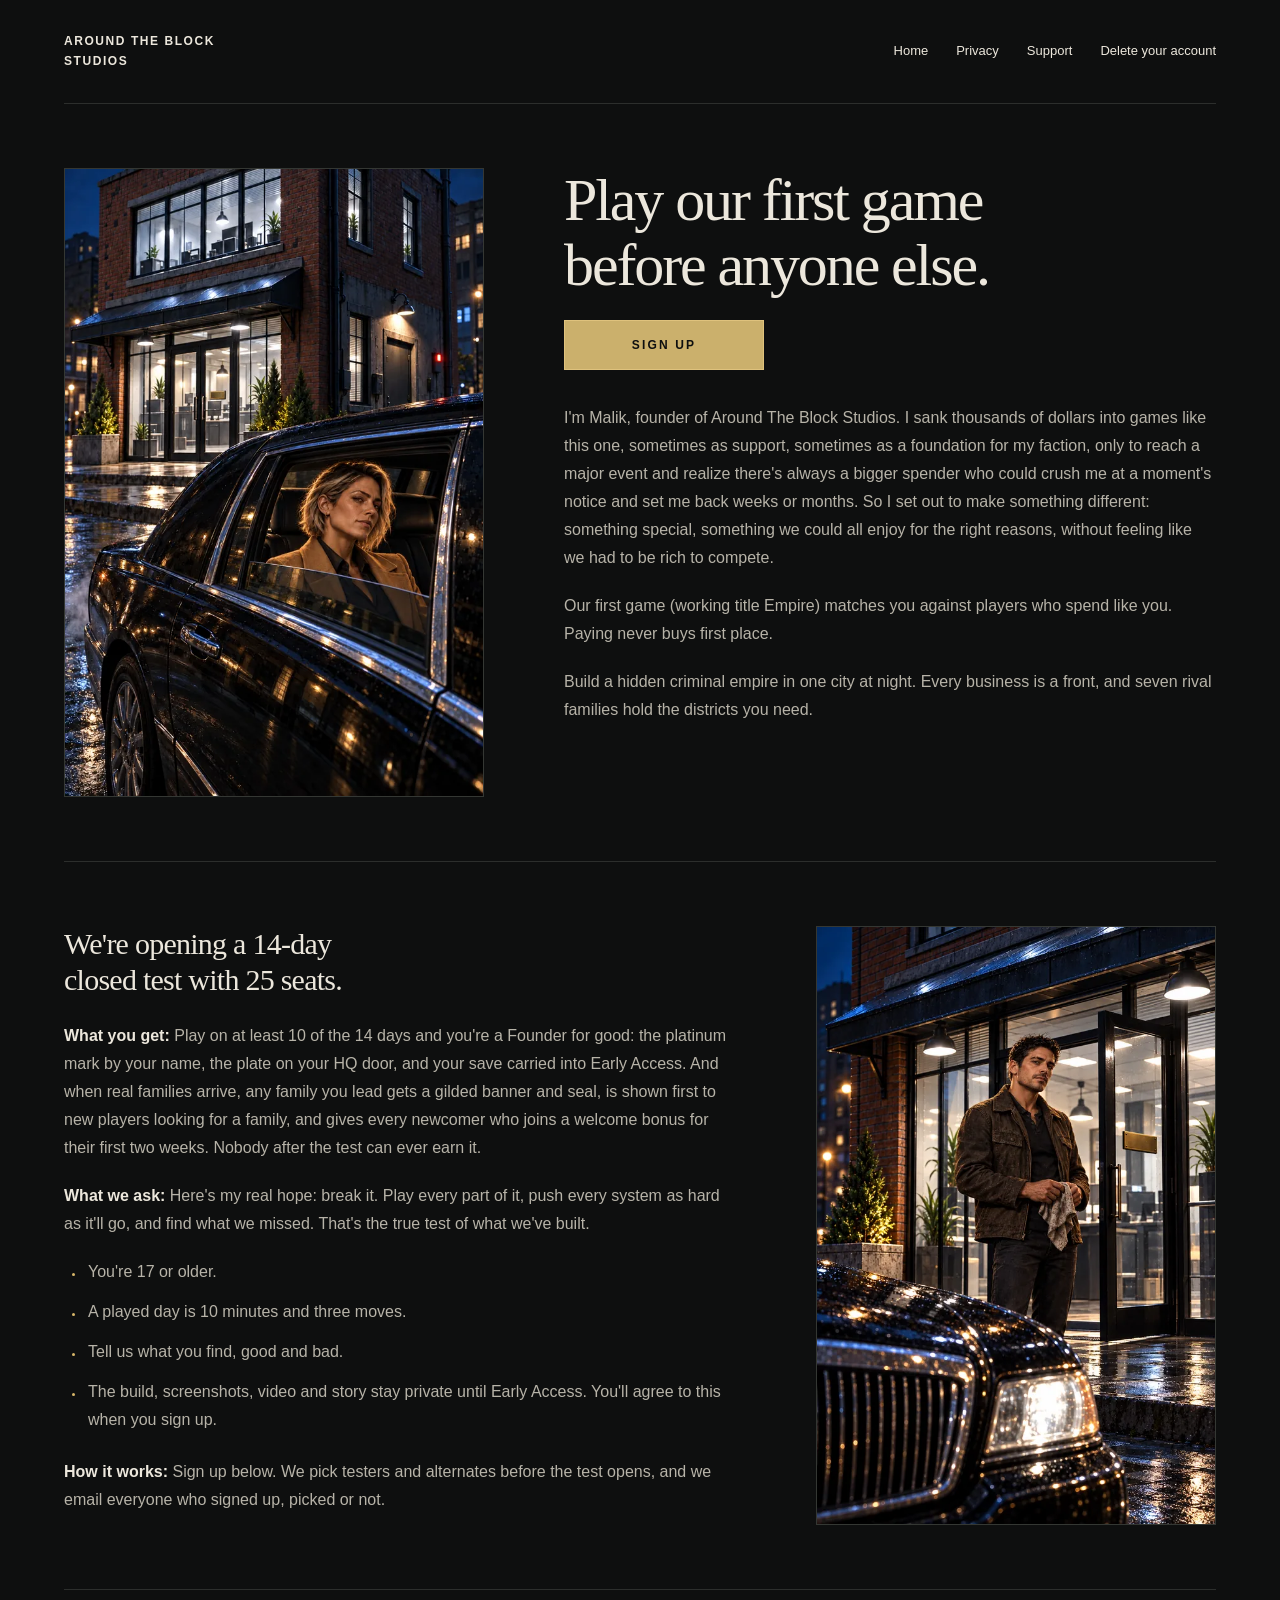
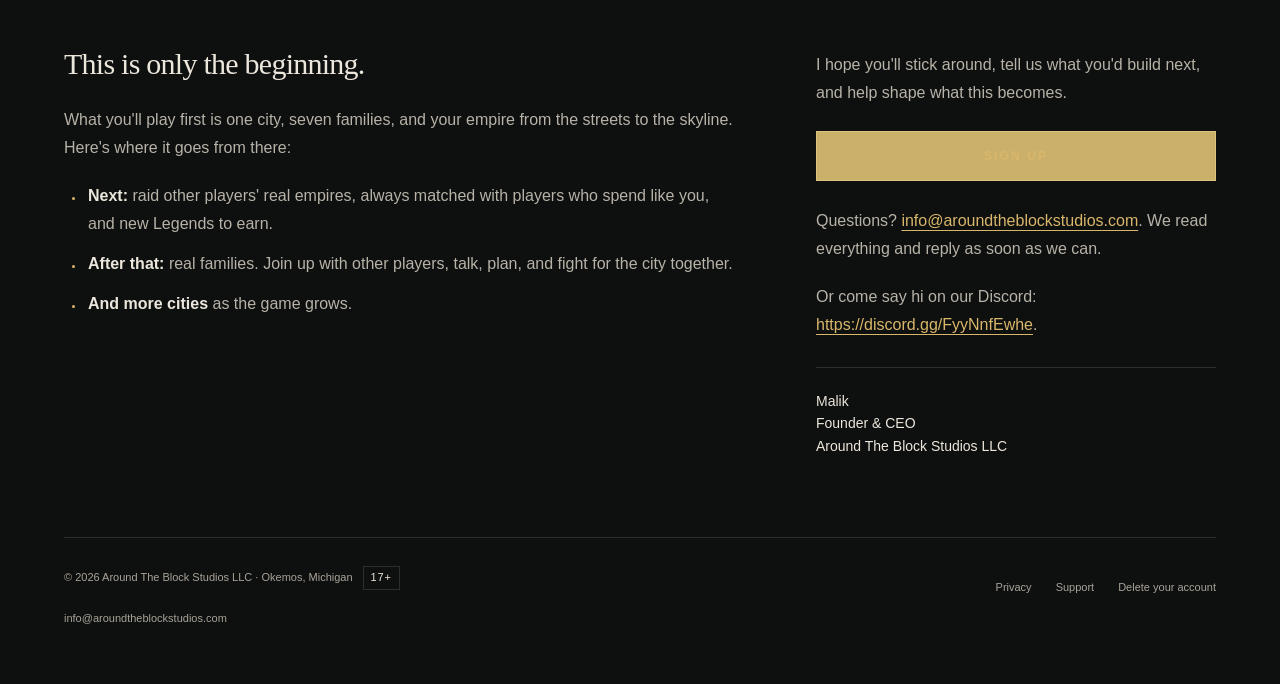
==== founders/index.html @ 83209fd2 "Founders closed-test page + updated privacy page live (empire-prototype founders-preview 19568101; M" ====
<!doctype html>
<html lang="en">
<head>
<meta charset="utf-8">
<meta name="viewport" content="width=device-width,initial-scale=1">
<title>Founders · Around The Block Studios</title>
<link rel="stylesheet" href="../style.css">
<link rel="stylesheet" href="layout.css">
<meta name="description" content="Around The Block Studios is opening a 14-day closed test with 25 seats. You're matched against players who spend like you, and paying never buys first place.">
<meta property="og:title" content="Play our first game before anyone else.">
<meta property="og:description" content="25 seats in a 14-day closed test. Play at least 10 of the 14 days and you're a Founder for good. You're matched against players who spend like you.">
<meta property="og:url" content="https://aroundtheblockstudios.com/founders/">
<meta property="og:site_name" content="Around The Block Studios">
<meta property="og:type" content="website">
<meta property="og:image" content="https://aroundtheblockstudios.com/assets/founders/ATBS-NOD1-Dani-link-preview-1200x630-v01.jpg">
<meta property="og:image:type" content="image/jpeg">
<meta property="og:image:width" content="1200">
<meta property="og:image:height" content="630">
<meta property="og:image:alt" content="A woman in a camel coat looks out the rear passenger window of a black car at night.">
<meta name="twitter:card" content="summary_large_image">
<meta name="twitter:image" content="https://aroundtheblockstudios.com/assets/founders/ATBS-NOD1-Dani-link-preview-1200x630-v01.jpg">
<meta name="twitter:image:alt" content="A woman in a camel coat looks out the rear passenger window of a black car at night.">
</head>
<body class="founders-page">
<a class="skip" href="#main">Skip to content</a>
<div class="wrap">
<header class="header"><a class="brand" href="../index.html">Around The Block<br> Studios</a><nav class="nav" aria-label="Main"><a href="../index.html">Home</a><a href="../privacy/index.html">Privacy</a><a href="../support/index.html">Support</a><a href="../delete-account/index.html">Delete your account</a></nav></header>
<main class="founders founders-layout" id="main">
<section class="founders-hero" aria-labelledby="founders-heading"><div class="founders-top">
<h1 class="founders-h1" id="founders-heading">Play our first game before anyone else.</h1>
<p class="founders-cta founders-cta-top"><a class="signup-btn" href="https://docs.google.com/forms/d/e/1FAIpQLScWcy1pGecjb_a8RgELhhL8UW4ktZWbe-yMNLLQKsSmy9h1Fg/viewform" target="_blank" rel="noopener">SIGN UP</a></p>
</div>
<figure class="founders-art founders-art-lead"><img src="../assets/founders/name-on-door-curb-640.webp" srcset="../assets/founders/name-on-door-curb-640.webp 640w, ../assets/founders/name-on-door-curb-960.webp 960w" sizes="(min-width: 1100px) 420px, (min-width: 801px) 36vw, (min-width: 601px) 42vw, min(320px, 100vw - 48px)" width="1024" height="1536" alt="A woman in a camel coat looks out the back window of a black car parked outside a lit brick storefront on a wet street at night." fetchpriority="high"></figure>
<div class="founders-intro doc-body"><p>I'm Malik, founder of Around The Block Studios. I sank thousands of dollars into games like this one, sometimes as support, sometimes as a foundation for my faction, only to reach a major event and realize there's always a bigger spender who could crush me at a moment's notice and set me back weeks or months. So I set out to make something different: something special, something we could all enjoy for the right reasons, without feeling like we had to be rich to compete.</p>
<p>Our first game (working title Empire) matches you against players who spend like you. Paying never buys first place.</p>
<p>Build a hidden criminal empire in one city at night. Every business is a front, and seven rival families hold the districts you need.</p>
</div>
</section>
<section class="founders-test" aria-labelledby="founders-test-heading"><figure class="founders-art founders-art-second"><img src="../assets/founders/name-on-door-doorway-640.webp" srcset="../assets/founders/name-on-door-doorway-640.webp 640w, ../assets/founders/name-on-door-doorway-960.webp 960w" sizes="(min-width: 1100px) 400px, (min-width: 801px) 36vw, (min-width: 601px) 42vw, min(320px, 100vw - 48px)" width="1024" height="1536" alt="A man in a brown jacket stands in the lit glass doorway of a brick building at night, a black car parked at the curb." loading="lazy"></figure>
<div class="founders-test-copy doc-body">
<h2 class="founders-section-heading" id="founders-test-heading">We're opening a 14-day closed test with 25 seats.</h2>
<p><strong>What you get:</strong> Play on at least 10 of the 14 days and you're a Founder for good: the platinum mark by your name, the plate on your HQ door, and your save carried into Early Access. And when real families arrive, any family you lead gets a gilded banner and seal, is shown first to new players looking for a family, and gives every newcomer who joins a welcome bonus for their first two weeks. Nobody after the test can ever earn it.</p>
<p><strong>What we ask:</strong> Here's my real hope: break it. Play every part of it, push every system as hard as it'll go, and find what we missed. That's the true test of what we've built.</p>
<ul>
<li>You're 17 or older.</li>
<li>A played day is 10 minutes and three moves.</li>
<li>Tell us what you find, good and bad.</li>
<li>The build, screenshots, video and story stay private until Early Access. You'll agree to this when you sign up.</li>
</ul>
<p><strong>How it works:</strong> Sign up below. We pick testers and alternates before the test opens, and we email everyone who signed up, picked or not.</p>
</div>
</section>
<section class="founders-future" aria-labelledby="founders-future-heading"><div class="founders-roadmap doc-body">
<h2 class="founders-section-heading" id="founders-future-heading">This is only the beginning.</h2>
<p>What you'll play first is one city, seven families, and your empire from the streets to the skyline. Here's where it goes from there:</p>
<ul>
<li><strong>Next:</strong> raid other players' real empires, always matched with players who spend like you, and new Legends to earn.</li>
<li><strong>After that:</strong> real families. Join up with other players, talk, plan, and fight for the city together.</li>
<li><strong>And more cities</strong> as the game grows.</li>
</ul>
</div><div class="founders-closing doc-body"><p>I hope you'll stick around, tell us what you'd build next, and help shape what this becomes.</p>
<p class="founders-cta" id="signup"><a class="signup-btn" href="https://docs.google.com/forms/d/e/1FAIpQLScWcy1pGecjb_a8RgELhhL8UW4ktZWbe-yMNLLQKsSmy9h1Fg/viewform" target="_blank" rel="noopener">SIGN UP</a></p>
<p>Questions? <a href="mailto:info@aroundtheblockstudios.com">info@aroundtheblockstudios.com</a>. We read everything and reply as soon as we can.</p>
<p>Or come say hi on our Discord: <a href="https://discord.gg/FyyNnfEwhe">https://discord.gg/FyyNnfEwhe</a>.</p>
<p class="founders-sign">Malik<br>Founder &amp; CEO<br>Around The Block Studios LLC</p>
</div>
</section>
</main>
<footer class="footer"><div><p>© 2026 Around The Block Studios LLC · Okemos, Michigan<span class="age" aria-label="For players 17 and older">17+</span></p><p><a class="footer-email" href="mailto:info@aroundtheblockstudios.com">info@aroundtheblockstudios.com</a></p></div><nav class="footer-links" aria-label="Footer"><a href="../privacy/index.html">Privacy</a><a href="../support/index.html">Support</a><a href="../delete-account/index.html">Delete your account</a></nav></footer>
</div>
</body>
</html>
---- style.css ----
:root{--ink:#0e0f0f;--panel:#161817;--bone:#ece7dc;--ash:#a9a499;--brass:#d8b76a;--line:#2c2e2c;color-scheme:dark}*{box-sizing:border-box}html{scroll-behavior:auto}body{margin:0;background:var(--ink);color:var(--bone);font:16px/1.6 Arial,Helvetica,sans-serif}a{color:inherit;text-decoration:none}a:hover{text-decoration:underline;text-underline-offset:5px}a:focus-visible{outline:2px solid var(--brass);outline-offset:6px}.skip{position:absolute;z-index:5;left:20px;top:-80px;background:var(--bone);color:var(--ink);padding:12px}.skip:focus{top:10px}.wrap{max-width:1280px;padding:0 64px;margin:auto}.review-note{border-bottom:1px solid var(--line);background:#161817;color:var(--ash);font-size:11px;letter-spacing:.12em;text-transform:uppercase;text-align:center;padding:8px 16px}.review-note strong{color:var(--bone);font-weight:400}.header{display:flex;align-items:center;justify-content:space-between;gap:30px;min-height:104px;border-bottom:1px solid var(--line)}.brand{font-size:12px;letter-spacing:.13em;line-height:1.6;text-transform:uppercase;font-weight:700;max-width:180px}.nav{display:flex;gap:28px;align-items:center;font-size:13px}.nav a{min-height:44px;display:flex;align-items:center;position:relative}.nav a[aria-current=page]::after{content:'';position:absolute;bottom:3px;left:0;right:0;height:1px;background:var(--brass)}.hero{min-height:675px;display:grid;grid-template-columns:1.1fr 1fr;align-items:center;gap:20px;padding:42px 0 68px}.eyebrow{color:var(--ash);font-size:10px;text-transform:uppercase;letter-spacing:.24em;margin:0 0 26px}.hero h1{font:400 clamp(56px,5.8vw,84px)/.99 Georgia,'Times New Roman',serif;letter-spacing:-.055em;margin:0 0 34px;max-width:570px}.hero h1 span{display:block}.tagline{font-size:19px;line-height:1.65;margin:0;letter-spacing:-.01em}.tagline span{display:block}.hero-art{margin:0;position:relative;display:flex;align-items:center;justify-content:center}.hero-art::before{content:'';position:absolute;inset:8% 4%;background:radial-gradient(ellipse,#6e542011,transparent 68%);pointer-events:none}.hero-art img{display:block;width:100%;max-width:485px;height:auto;mix-blend-mode:lighten}.chapter{display:grid;grid-template-columns:1fr 2fr;border-top:1px solid var(--line);padding:56px 0 64px;gap:40px}.chapter .eyebrow{margin:4px 0}.chapter-copy{max-width:640px}.chapter h2{font:400 30px/1.3 Georgia,'Times New Roman',serif;letter-spacing:-.025em;margin:0 0 24px}.chapter p{font-size:17px;line-height:1.75;margin:0 0 18px;color:var(--ash)}.platforms{font-size:12px!important;letter-spacing:.05em;color:var(--bone)!important}.contact{border-top:1px solid var(--line);padding:45px 0 53px;display:flex;justify-content:space-between;align-items:center;gap:25px}.contact .eyebrow{margin:0}.email{font-size:clamp(16px,2.3vw,29px);letter-spacing:-.03em;color:var(--brass);display:flex;align-items:center;gap:24px;min-height:44px;overflow-wrap:anywhere}.email .arrow{font-size:27px}.footer{border-top:1px solid var(--line);padding:28px 0 36px;display:flex;align-items:flex-start;justify-content:space-between;gap:20px;color:var(--ash);font-size:11px}.footer p{margin:0 0 7px}.footer-links{display:flex;gap:24px;flex-wrap:wrap}.footer a{display:inline-flex;align-items:center;min-height:44px}.doc-main{min-height:680px;padding:84px 0 92px;display:grid;grid-template-columns:1fr 2fr;gap:40px}.doc-mark{width:120px;height:auto;mix-blend-mode:lighten;margin-top:10px}.doc-body{max-width:680px}.doc-body h1{font:400 64px/1.08 Georgia,'Times New Roman',serif;letter-spacing:-.04em;margin:0 0 35px}.pending{border:1px solid var(--line);padding:28px;margin:0 0 38px;background:var(--panel)}.pending .eyebrow{color:var(--brass);margin:0 0 12px}.pending p{margin:0;color:var(--ash);font-size:16px}.back{display:inline-flex;min-height:44px;align-items:center;font-size:13px}.placeholder-rule{height:1px;background:var(--line);margin-top:38px}.doc-footer{font-size:12px;color:var(--ash);margin-top:28px}@media(min-width:1600px){.wrap{max-width:1440px}.hero{min-height:740px}.hero h1{font-size:96px}.hero-art img{max-width:530px}}@media(max-width:800px){.wrap{padding:0 28px}.header{min-height:98px;gap:20px}.nav{gap:19px}.hero{min-height:620px;gap:0}.hero h1{font-size:60px}.tagline{font-size:17px}.chapter{grid-template-columns:1fr 2fr;gap:24px}.contact{display:block}.contact .eyebrow{margin-bottom:16px}.doc-main{grid-template-columns:150px 1fr;gap:25px}.doc-body h1{font-size:48px}}@media(max-width:600px){.review-note{font-size:9px;letter-spacing:.08em;padding:7px 10px}.wrap{padding:0 24px}.header{display:block;padding-top:21px;min-height:131px}.brand{max-width:none;font-size:11px;display:block;letter-spacing:.12em}.brand br{display:none}.nav{gap:0;justify-content:space-between;margin-top:15px;font-size:11px}.nav a{min-height:46px}.hero{display:flex;flex-direction:column;min-height:0;gap:0;padding:46px 0 28px;align-items:stretch}.hero .eyebrow{font-size:9px;margin-bottom:22px}.hero h1{font-size:clamp(49px,13vw,72px);line-height:1.02;margin-bottom:24px;letter-spacing:-.05em}.tagline{font-size:15px;line-height:1.75}.hero-art{width:100%;margin:16px 0 -10px;align-self:center}.hero-art img{width:min(100%,350px)}.chapter{grid-template-columns:1fr;gap:22px;padding:34px 0 40px}.chapter .eyebrow{margin:0}.chapter h2{font-size:27px;margin-bottom:18px}.chapter p{font-size:15px;line-height:1.8}.platforms{font-size:11px!important}.contact{padding:29px 0 36px}.email{font-size:17px;gap:13px;letter-spacing:-.035em}.email .arrow{font-size:23px}.footer{display:block;padding-top:23px;font-size:10px}.footer-links{margin-top:15px;gap:24px}.footer a{min-height:44px}.doc-main{display:block;padding:44px 0 56px;min-height:620px}.doc-side .eyebrow{margin-bottom:30px}.doc-mark{display:none}.doc-body h1{font-size:46px;margin-bottom:28px}.pending{padding:22px}.pending p{font-size:14px}.pending .eyebrow{font-size:9px}.doc-footer{font-size:11px}}@media(prefers-reduced-motion:reduce){*{scroll-behavior:auto!important}}

/* site/v1 additions (Director-Of-Ops): Notes' words in DesignDirector's system */
.hero h1{font-family:Georgia,'Times New Roman',serif;font-weight:400;letter-spacing:-.035em;line-height:1.2;margin:0 0 32px;max-width:none}
.hero{grid-template-columns:1.25fr 1fr;gap:18px;min-height:620px}
.hero h1 .tagline-first{font-size:clamp(34px,3.6vw,52px)}
.hero h1 .tagline-second{font-size:clamp(26px,2.6vw,38px);margin-top:10px;color:var(--bone)}
.studio-intro{max-width:490px;font-size:17px;line-height:1.85;color:var(--ash);margin:0 0 22px}
.hero .platforms{font-size:12px;color:var(--bone);letter-spacing:.04em;margin:0}
.hero-art img{max-width:440px}
.inline-email{color:var(--brass)}
.brand{display:inline-flex;align-items:center;min-height:44px}
@media(max-width:600px){.brand{display:flex}}
@media(max-width:1000px) and (min-width:601px){.hero{grid-template-columns:1.3fr 1fr}.hero h1 .tagline-first{font-size:clamp(26px,4.2vw,34px)}.hero h1 .tagline-second{font-size:clamp(20px,3.1vw,26px)}.studio-intro{font-size:15px}}
@media(max-width:600px){.hero{padding-top:40px;gap:10px}.hero h1{font-size:inherit;margin-bottom:22px;letter-spacing:-.03em}.hero h1 .tagline-first{font-size:clamp(25px,7vw,38px)}.hero h1 .tagline-second{font-size:clamp(20px,5.4vw,30px);margin-top:7px}.studio-intro{font-size:15px;line-height:1.8;margin-bottom:20px}.hero-art img{width:min(100%,300px)}.hero-art{margin:14px 0 -9px}}
.chapter .spacer{min-height:1px}
.contact-q{margin:0;color:var(--bone);font:400 22px/1.4 Georgia,'Times New Roman',serif;letter-spacing:-.02em}
.footer .age{display:inline-block;border:1px solid var(--line);color:var(--bone);padding:2px 7px;margin-left:10px;letter-spacing:.08em}
.doc-body h2{font:400 22px/1.35 Georgia,'Times New Roman',serif;letter-spacing:-.015em;color:var(--bone);margin:42px 0 14px}
.doc-body h3{font:700 15px/1.5 Arial,Helvetica,sans-serif;color:var(--bone);margin:30px 0 6px}
.doc-body p,.doc-body li{color:var(--ash);font-size:16px;line-height:1.75;margin:0 0 14px}
.doc-body ul,.doc-body ol{padding-left:22px;margin:0 0 14px}
.doc-body a{color:var(--brass);text-decoration:underline;text-underline-offset:4px;overflow-wrap:anywhere}
.doc-body .lead{color:var(--bone);font-size:18px}
.doc-body .meta{font-size:13px;letter-spacing:.04em}
.doc-body strong{color:var(--bone);font-weight:700}
@media(max-width:600px){.contact-q{font-size:19px;margin-bottom:12px}.doc-body h2{font-size:20px}.doc-body p,.doc-body li{font-size:15px}}

/* founders page (FOUNDER-PAGE-PREVIEW, Director-Of-Ops): undeployed preview */
.founders{display:grid;grid-template-columns:420px 1fr;grid-template-areas:"art top" "art body";column-gap:64px;padding:72px 0 92px;align-items:start}
.founders-top{grid-area:top;max-width:680px}
.founders-art-lead{grid-area:art;position:sticky;top:32px}
.founders-body{grid-area:body}
.founders-h1{font:400 clamp(40px,4.2vw,60px)/1.12 Georgia,'Times New Roman',serif;letter-spacing:-.035em;margin:0 0 26px;color:var(--bone)}
.founders-art{margin:0}
.founders-art img{display:block;width:100%;height:auto;border:1px solid var(--line)}
.founders-art-second{max-width:360px;margin:36px 0 38px}
.founders-cta{margin:8px 0 30px!important}
.founders-cta-top{margin:0 0 34px!important}
.signup-btn{display:inline-flex;align-items:center;justify-content:center;min-height:52px;min-width:200px;padding:0 34px;background:var(--brass);color:var(--ink);font:700 14px/1 Arial,Helvetica,sans-serif;letter-spacing:.2em;cursor:default;user-select:none}
.founders-sign{color:var(--bone)!important;margin-top:30px!important;line-height:1.6!important}
@media(max-width:800px){.founders{grid-template-columns:240px 1fr;column-gap:32px}}
@media(max-width:600px){.founders{display:block;padding:36px 0 56px}.founders-h1{font-size:clamp(30px,8.6vw,40px);margin-bottom:20px}.founders-cta-top{margin-bottom:26px!important}.signup-btn{width:100%}.founders-art-lead{position:static;width:min(72%,260px);margin:0 auto 30px}.founders-art-second{width:min(100%,300px);margin:30px auto 32px}}
---- founders/layout.css ----
/* Founders responsive layout · local review only · based on f13a0cdf.
   Keep the shared site stylesheet and approved artwork unchanged. */
.founders-page .founders-layout {
  display: block;
  padding: 28px 0 56px;
}
.founders-page .founders-hero,
.founders-page .founders-test,
.founders-page .founders-future {
  display: grid;
  grid-template-columns: minmax(0, 1fr);
  min-width: 0;
}
.founders-page .founders-top { grid-area: auto; max-width: none; }
.founders-page .founders-h1 {
  margin: 0 0 22px;
  font-size: clamp(34px, 9.7vw, 42px);
  line-height: 1.08;
  letter-spacing: -.035em;
  text-wrap: balance;
}
.founders-page .founders-cta-top { margin: 0 0 24px !important; }
.founders-page .signup-btn {
  width: 100%;
  min-height: 50px;
  border: 1px solid #dfc27d;
  background: #cbb06c;
  font-size: 12px;
  letter-spacing: .18em;
  cursor: not-allowed;
}
.founders-page .founders-art {
  grid-area: auto;
  position: static;
  width: min(100%, 320px);
  max-width: none;
  margin: 0 auto;
}
.founders-page .founders-art img {
  display: block;
  width: 100%;
  height: auto;
  border: 1px solid #343733;
}
.founders-page .founders-intro { margin-top: 32px; }
.founders-page .doc-body {
  width: 100%;
  max-width: none;
  min-width: 0;
}
.founders-page .doc-body p,
.founders-page .doc-body li {
  font-size: 16px;
  line-height: 1.75;
  color: #b7b3a8;
}
.founders-page .doc-body p { margin: 0 0 20px; }
.founders-page .doc-body > :last-child { margin-bottom: 0; }
.founders-page .doc-body strong { color: var(--bone); }
.founders-page .founders-test {
  margin-top: 40px;
  padding-top: 40px;
  border-top: 1px solid var(--line);
  gap: 32px;
}
.founders-page .doc-body .founders-section-heading {
  margin: 0 0 24px;
  color: var(--bone);
  font: 400 30px/1.2 Georgia, 'Times New Roman', serif;
  letter-spacing: -.025em;
  text-wrap: balance;
}
.founders-page .doc-body ul {
  margin: 0 0 24px;
  padding-left: 21px;
}
.founders-page .doc-body li { padding-left: 3px; margin-bottom: 12px; }
.founders-page .doc-body li::marker { color: var(--brass); font-size: .7em; }
.founders-page .founders-future {
  margin-top: 40px;
  padding-top: 40px;
  border-top: 1px solid var(--line);
  gap: 24px;
}
.founders-page .founders-closing .founders-cta { margin: 24px 0 26px !important; }
.founders-page .founders-sign {
  padding-top: 22px;
  border-top: 1px solid var(--line);
  margin-top: 28px !important;
  font-size: 14px !important;
}
@media (max-width: 600px) {
  .founders-page .header { min-height: 0; padding: 20px 0 4px; }
  .founders-page .brand { font-size: 10px; min-height: 20px; }
  .founders-page .nav { margin-top: 10px; font-size: 10px; }
  .founders-page .nav a { min-height: 44px; }
  .founders-page .footer { font-size: 10px; }
}
@media (min-width: 601px) {
  .founders-page .founders-layout { padding: 52px 0 72px; }
  .founders-page .founders-hero {
    grid-template-columns: minmax(0, .85fr) minmax(0, 1fr);
    grid-template-areas: 'art top' 'art intro';
    column-gap: 40px;
    align-items: start;
  }
  .founders-page .founders-top { grid-area: top; }
  .founders-page .founders-art-lead { grid-area: art; }
  .founders-page .founders-intro { grid-area: intro; margin-top: 0; }
  .founders-page .founders-h1 { font-size: clamp(36px, 4.3vw, 60px); }
  .founders-page .founders-art { width: 100%; }
  .founders-page .signup-btn { width: auto; min-width: 200px; }
  .founders-page .founders-cta-top { margin-bottom: 30px !important; }
  .founders-page .founders-test {
    grid-template-columns: minmax(0, 1fr) minmax(0, .85fr);
    grid-template-areas: 'copy art';
    column-gap: 40px;
    align-items: start;
    margin-top: 56px;
    padding-top: 56px;
  }
  .founders-page .founders-test-copy { grid-area: copy; }
  .founders-page .founders-art-second { grid-area: art; }
  .founders-page .founders-future { margin-top: 56px; padding-top: 48px; }
}
@media (min-width: 801px) {
  .founders-page .founders-layout { padding: 64px 0 80px; }
  .founders-page .founders-hero {
    grid-template-columns: minmax(0, .8fr) minmax(0, 1.15fr);
    column-gap: 64px;
    grid-template-rows: auto 1fr;
  }
  .founders-page .founders-test {
    grid-template-columns: minmax(0, 1.15fr) minmax(0, .8fr);
    column-gap: 64px;
    margin-top: 64px;
    padding-top: 64px;
  }
  .founders-page .founders-future {
    grid-template-columns: minmax(0, 1.15fr) minmax(0, .8fr);
    column-gap: 64px;
    margin-top: 64px;
    padding-top: 56px;
    align-items: start;
  }
  .founders-page .founders-closing { padding-top: 5px; }
  .founders-page .founders-closing .signup-btn { width: 100%; }
}
@media (min-width: 1100px) {
  .founders-page .founders-hero {
    grid-template-columns: 420px minmax(0, 1fr);
    column-gap: 80px;
  }
  .founders-page .founders-test,
  .founders-page .founders-future {
    grid-template-columns: minmax(0, 1fr) 400px;
    column-gap: 80px;
  }
  .founders-page .founders-h1 { font-size: 60px; }
  .founders-page .founders-cta-top { margin-bottom: 34px !important; }
  .founders-page .founders-section-heading { max-width: 550px; }
}
.founders-page a.signup-btn { cursor: pointer; text-decoration: none; }
.founders-page a.signup-btn:focus-visible { outline: 2px solid currentColor; outline-offset: 3px; }
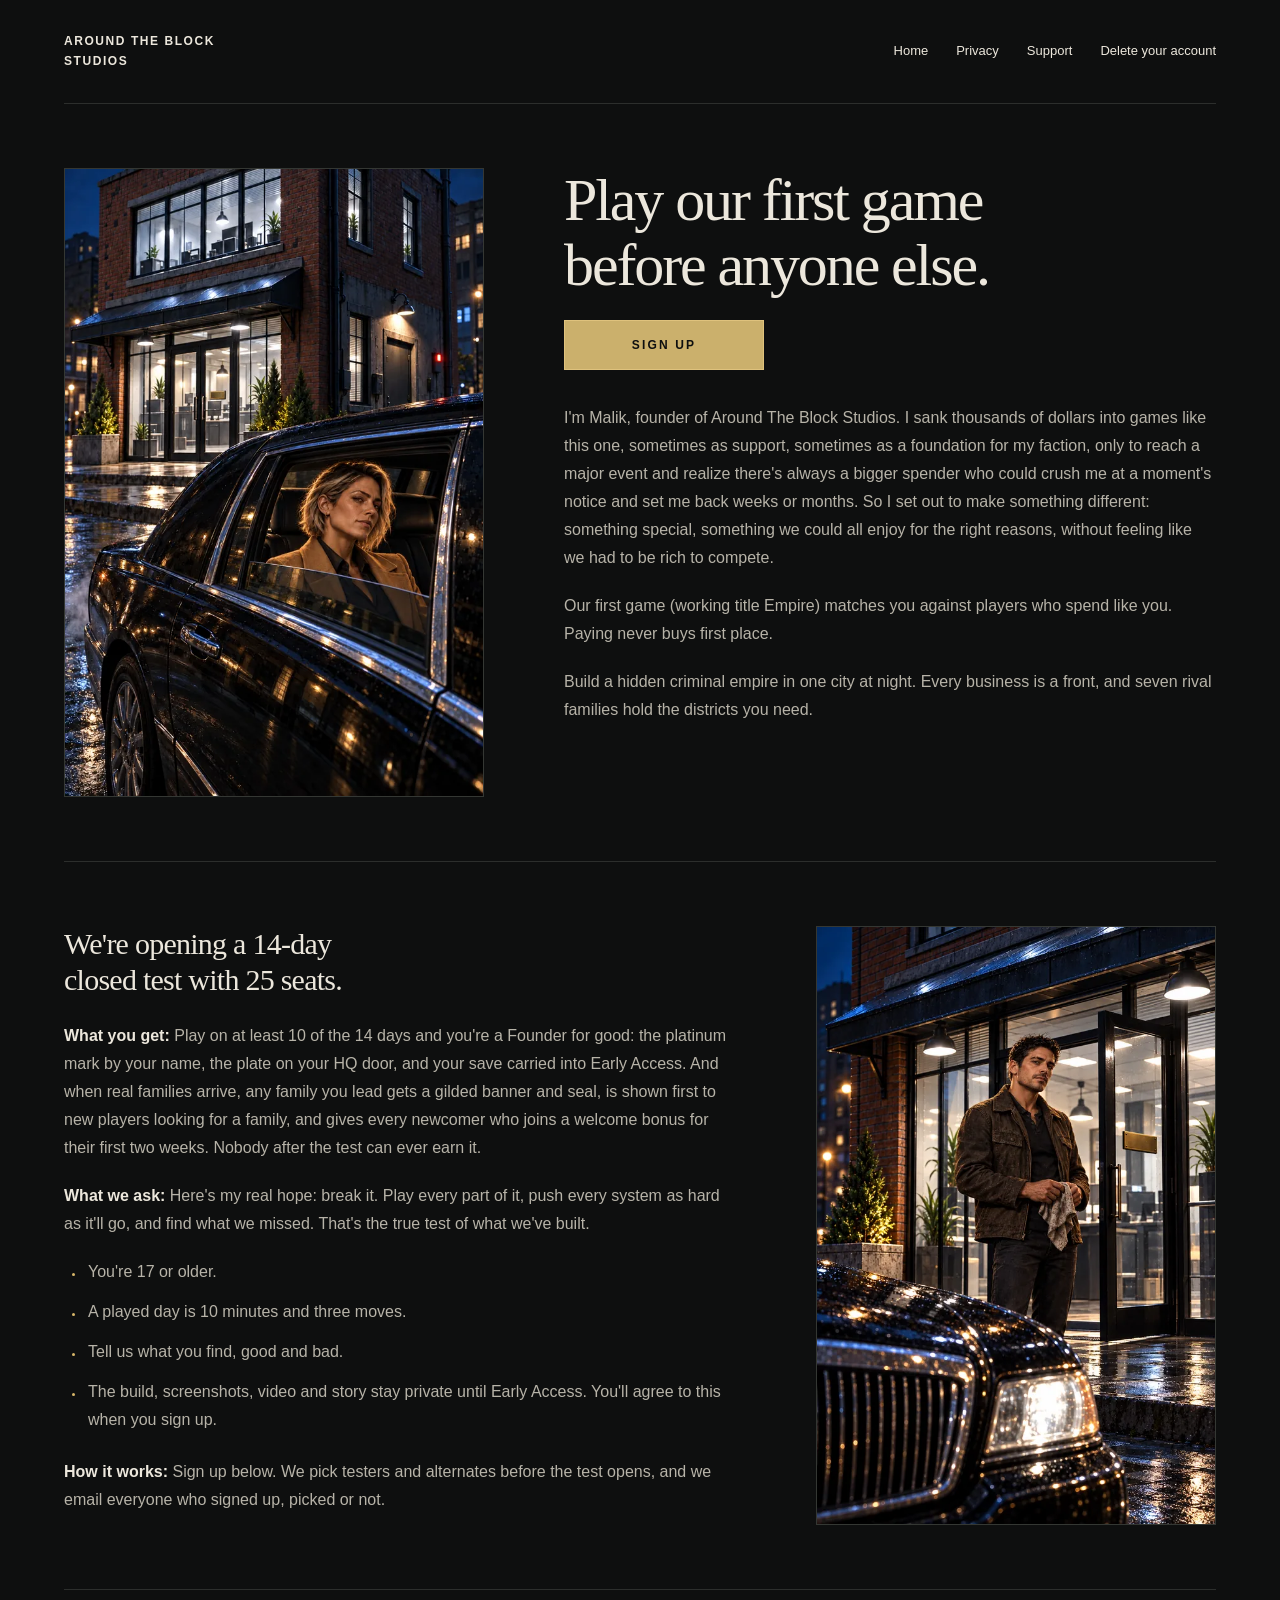
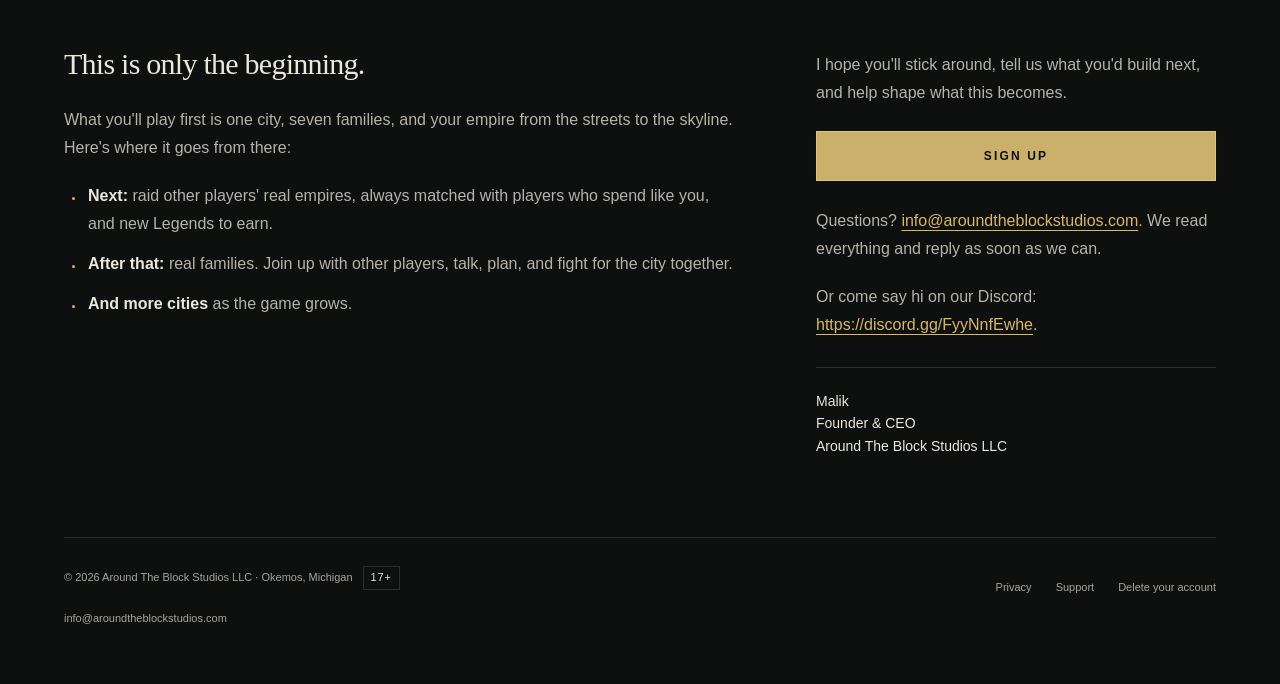
==== commit 0039a150: "Founders page: layout.css?v=2 so browsers holding the old file fetch the SIGN UP colour fix (Malik S" ====
--- a/founders/index.html
+++ b/founders/index.html
@@ -5,7 +5,7 @@
 <meta name="viewport" content="width=device-width,initial-scale=1">
 <title>Founders · Around The Block Studios</title>
 <link rel="stylesheet" href="../style.css">
-<link rel="stylesheet" href="layout.css">
+<link rel="stylesheet" href="layout.css?v=2">
 <meta name="description" content="Around The Block Studios is opening a 14-day closed test with 25 seats. You're matched against players who spend like you, and paying never buys first place.">
 <meta property="og:title" content="Play our first game before anyone else.">
 <meta property="og:description" content="25 seats in a 14-day closed test. Play at least 10 of the 14 days and you're a Founder for good. You're matched against players who spend like you.">
--- a/founders/layout.css
+++ b/founders/layout.css
@@ -160,5 +160,5 @@
   .founders-page .founders-cta-top { margin-bottom: 34px !important; }
   .founders-page .founders-section-heading { max-width: 550px; }
 }
-.founders-page a.signup-btn { cursor: pointer; text-decoration: none; }
+.founders-page a.signup-btn { color: var(--ink); cursor: pointer; text-decoration: none; }
 .founders-page a.signup-btn:focus-visible { outline: 2px solid currentColor; outline-offset: 3px; }
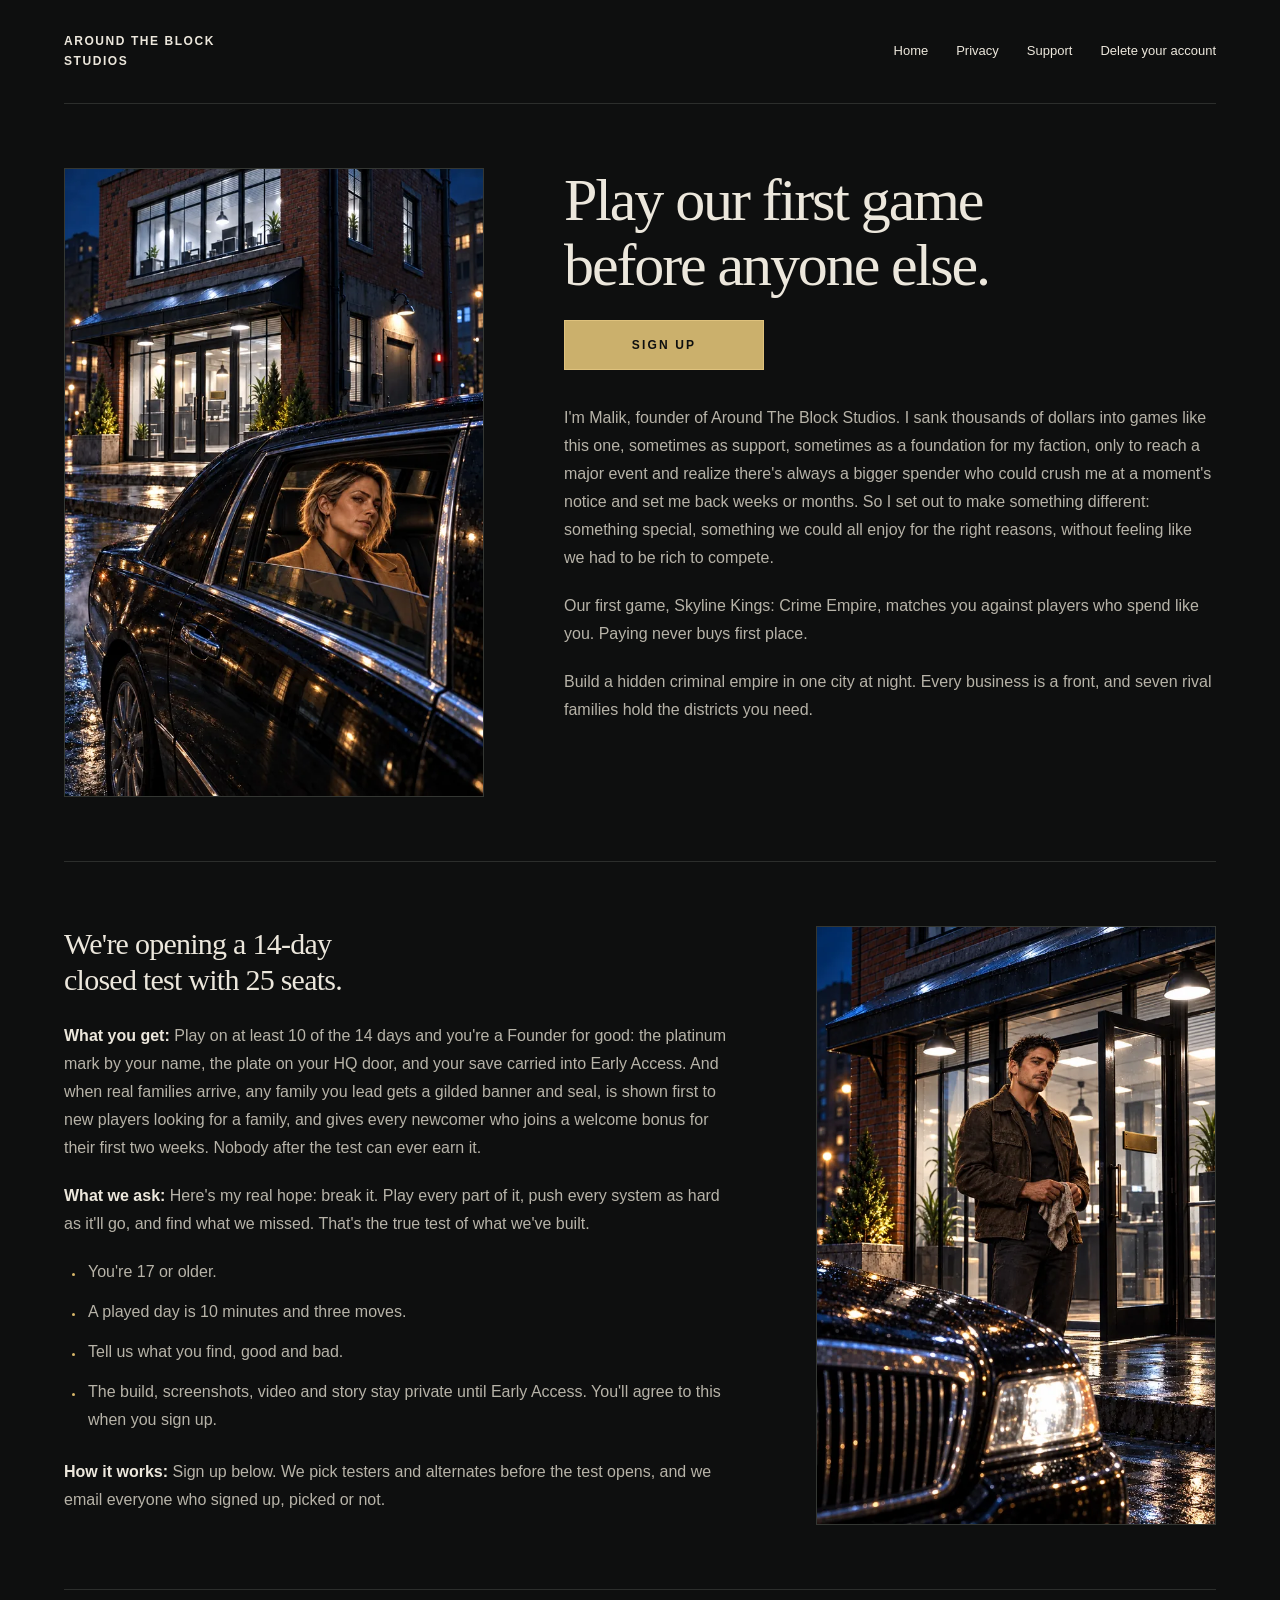
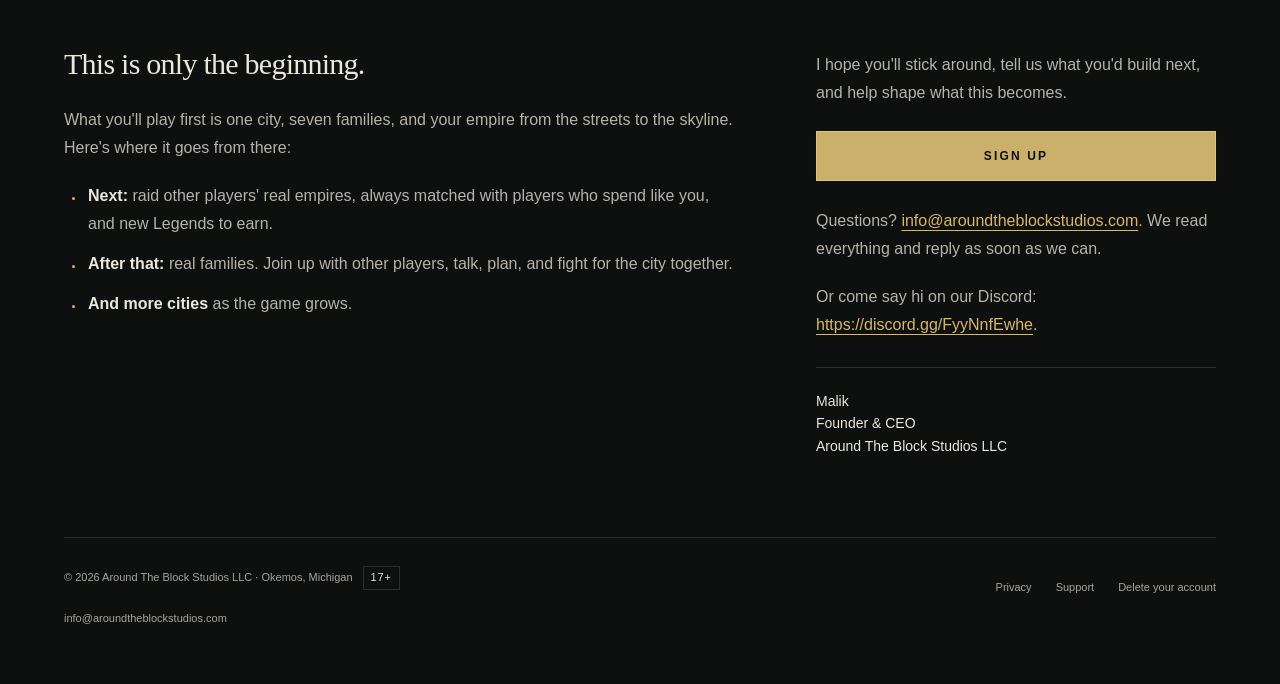
==== commit d2226036: "Founders: name Skyline Kings: Crime Empire (Notes #n661r0, Malik publish #zyobrn). One line only." ====
--- a/founders/index.html
+++ b/founders/index.html
@@ -32,7 +32,7 @@
 </div>
 <figure class="founders-art founders-art-lead"><img src="../assets/founders/name-on-door-curb-640.webp" srcset="../assets/founders/name-on-door-curb-640.webp 640w, ../assets/founders/name-on-door-curb-960.webp 960w" sizes="(min-width: 1100px) 420px, (min-width: 801px) 36vw, (min-width: 601px) 42vw, min(320px, 100vw - 48px)" width="1024" height="1536" alt="A woman in a camel coat looks out the back window of a black car parked outside a lit brick storefront on a wet street at night." fetchpriority="high"></figure>
 <div class="founders-intro doc-body"><p>I'm Malik, founder of Around The Block Studios. I sank thousands of dollars into games like this one, sometimes as support, sometimes as a foundation for my faction, only to reach a major event and realize there's always a bigger spender who could crush me at a moment's notice and set me back weeks or months. So I set out to make something different: something special, something we could all enjoy for the right reasons, without feeling like we had to be rich to compete.</p>
-<p>Our first game (working title Empire) matches you against players who spend like you. Paying never buys first place.</p>
+<p>Our first game, Skyline Kings: Crime Empire, matches you against players who spend like you. Paying never buys first place.</p>
 <p>Build a hidden criminal empire in one city at night. Every business is a front, and seven rival families hold the districts you need.</p>
 </div>
 </section>
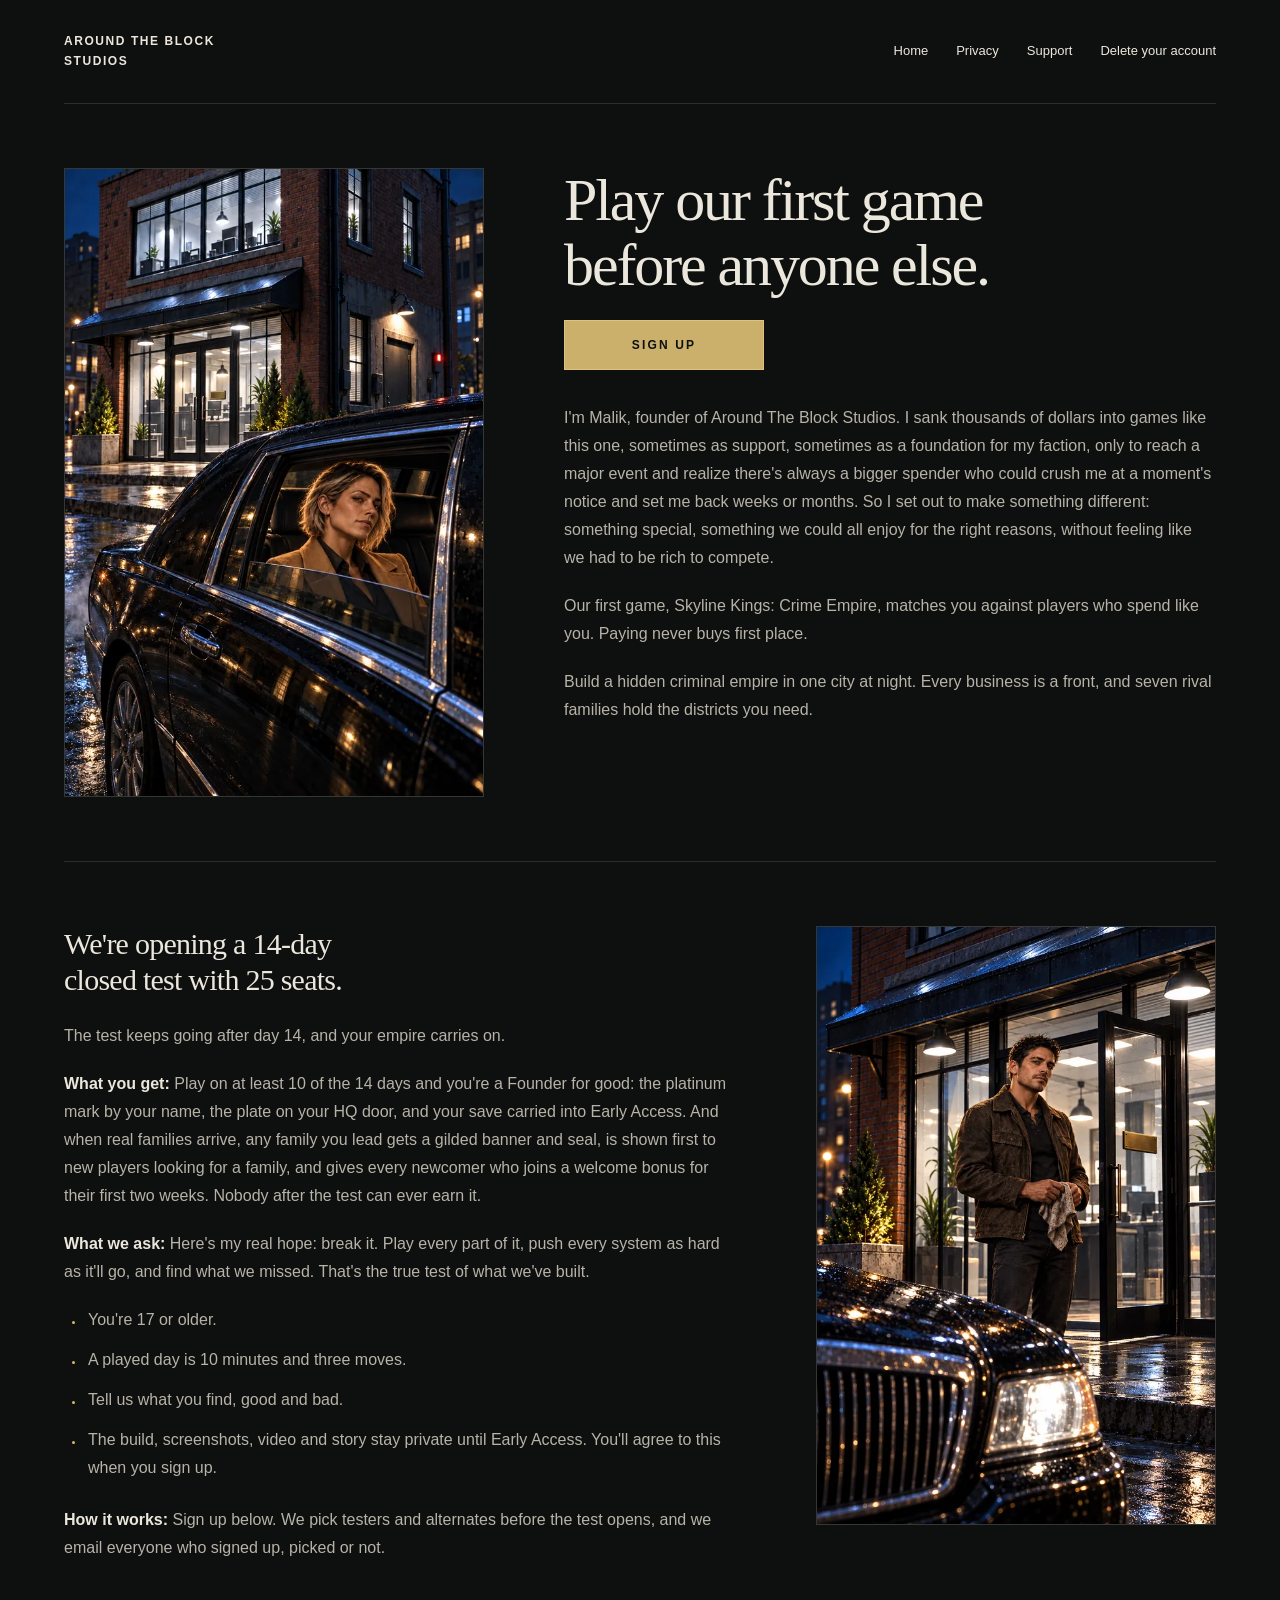
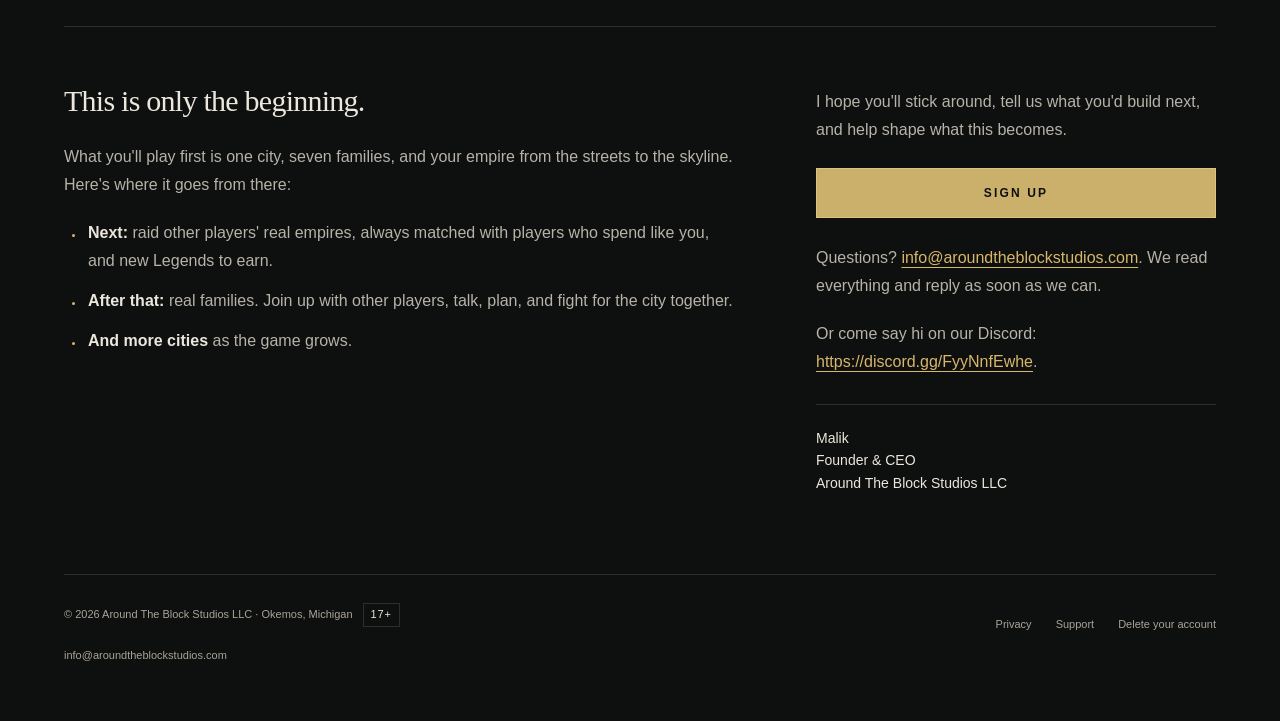
==== commit 57339c8c: "Founders: add after-day-14 line" ====
--- a/founders/index.html
+++ b/founders/index.html
@@ -39,6 +39,7 @@
 <section class="founders-test" aria-labelledby="founders-test-heading"><figure class="founders-art founders-art-second"><img src="../assets/founders/name-on-door-doorway-640.webp" srcset="../assets/founders/name-on-door-doorway-640.webp 640w, ../assets/founders/name-on-door-doorway-960.webp 960w" sizes="(min-width: 1100px) 400px, (min-width: 801px) 36vw, (min-width: 601px) 42vw, min(320px, 100vw - 48px)" width="1024" height="1536" alt="A man in a brown jacket stands in the lit glass doorway of a brick building at night, a black car parked at the curb." loading="lazy"></figure>
 <div class="founders-test-copy doc-body">
 <h2 class="founders-section-heading" id="founders-test-heading">We're opening a 14-day closed test with 25 seats.</h2>
+<p>The test keeps going after day 14, and your empire carries on.</p>
 <p><strong>What you get:</strong> Play on at least 10 of the 14 days and you're a Founder for good: the platinum mark by your name, the plate on your HQ door, and your save carried into Early Access. And when real families arrive, any family you lead gets a gilded banner and seal, is shown first to new players looking for a family, and gives every newcomer who joins a welcome bonus for their first two weeks. Nobody after the test can ever earn it.</p>
 <p><strong>What we ask:</strong> Here's my real hope: break it. Play every part of it, push every system as hard as it'll go, and find what we missed. That's the true test of what we've built.</p>
 <ul>
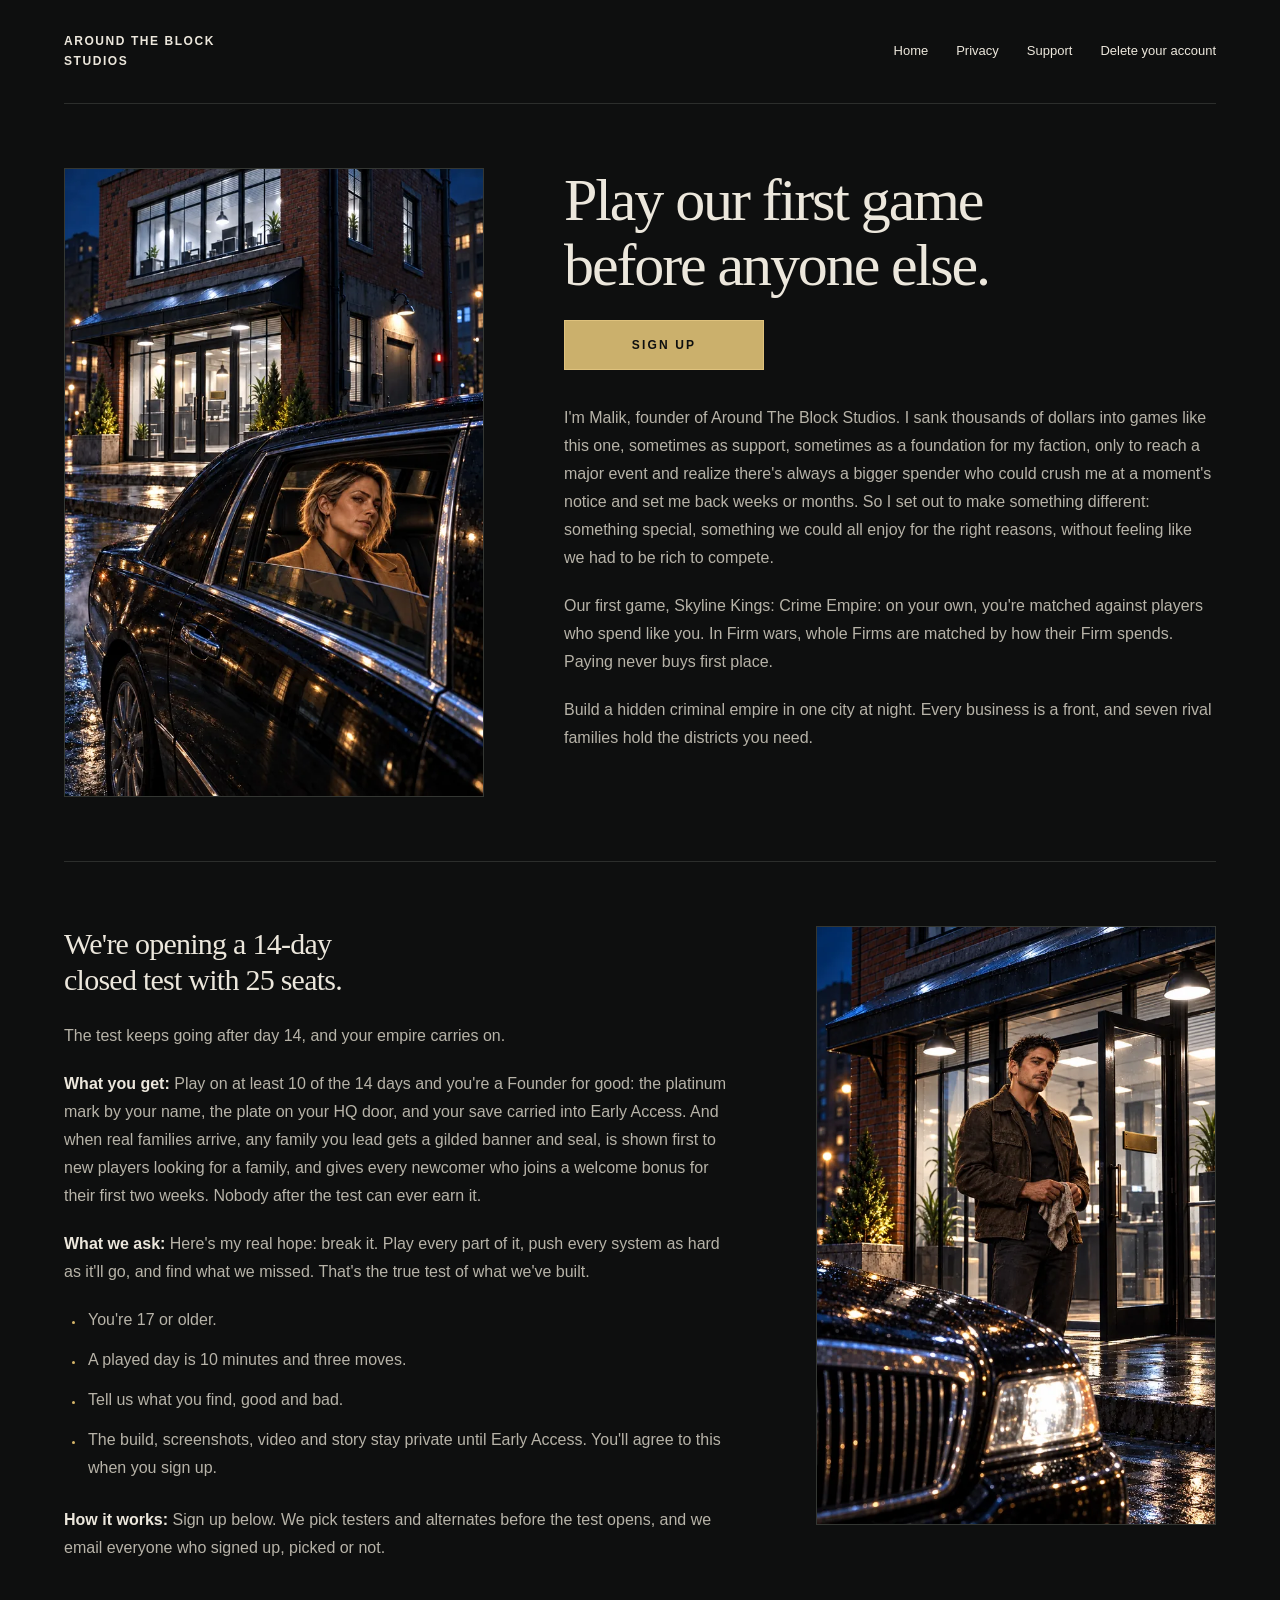
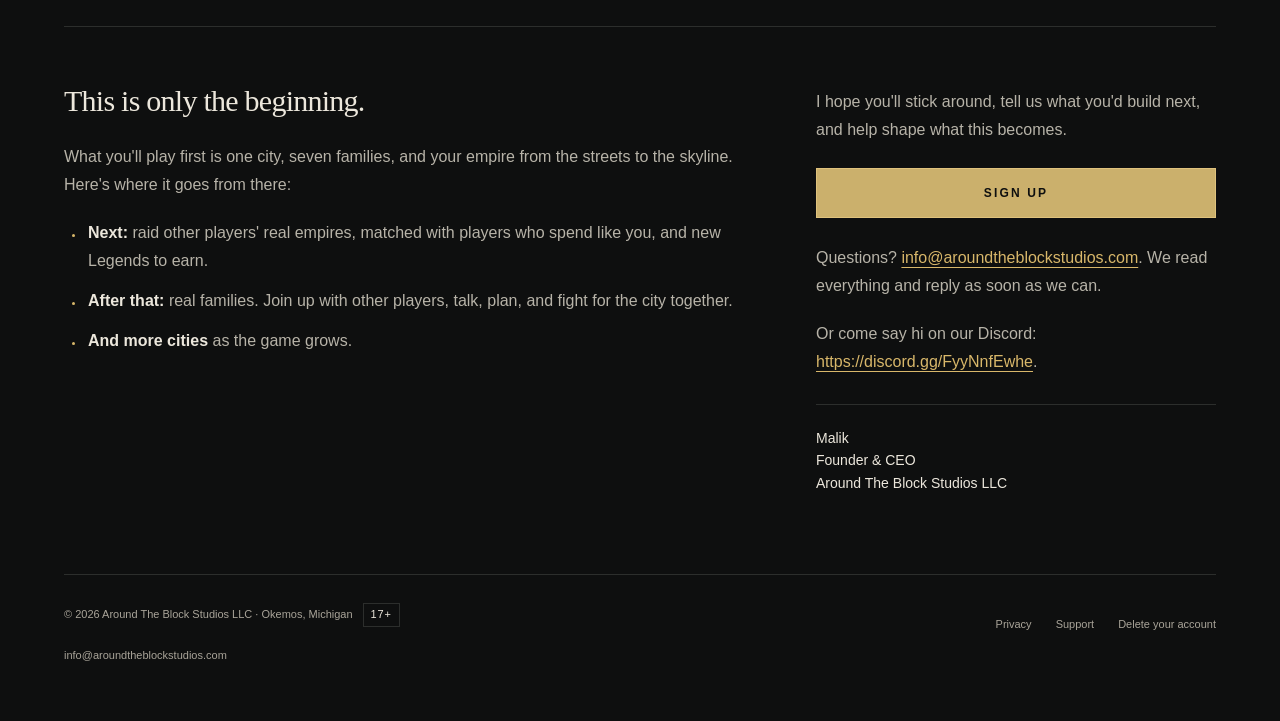
==== commit 1d5a6842: "Founders: fix spend-matching wording (Firm wars, intro, Next, meta, og)" ====
--- a/founders/index.html
+++ b/founders/index.html
@@ -6,9 +6,9 @@
 <title>Founders · Around The Block Studios</title>
 <link rel="stylesheet" href="../style.css">
 <link rel="stylesheet" href="layout.css?v=2">
-<meta name="description" content="Around The Block Studios is opening a 14-day closed test with 25 seats. You're matched against players who spend like you, and paying never buys first place.">
+<meta name="description" content="The closed test has 25 seats and one group. After the test, solo matching is by spending and Firm wars are matched Firm to Firm by spending.">
 <meta property="og:title" content="Play our first game before anyone else.">
-<meta property="og:description" content="25 seats in a 14-day closed test. Play at least 10 of the 14 days and you're a Founder for good. You're matched against players who spend like you.">
+<meta property="og:description" content="The closed test has 25 seats and one group. After the test, solo matching is by spending and Firm wars are matched Firm to Firm by spending.">
 <meta property="og:url" content="https://aroundtheblockstudios.com/founders/">
 <meta property="og:site_name" content="Around The Block Studios">
 <meta property="og:type" content="website">
@@ -32,7 +32,7 @@
 </div>
 <figure class="founders-art founders-art-lead"><img src="../assets/founders/name-on-door-curb-640.webp" srcset="../assets/founders/name-on-door-curb-640.webp 640w, ../assets/founders/name-on-door-curb-960.webp 960w" sizes="(min-width: 1100px) 420px, (min-width: 801px) 36vw, (min-width: 601px) 42vw, min(320px, 100vw - 48px)" width="1024" height="1536" alt="A woman in a camel coat looks out the back window of a black car parked outside a lit brick storefront on a wet street at night." fetchpriority="high"></figure>
 <div class="founders-intro doc-body"><p>I'm Malik, founder of Around The Block Studios. I sank thousands of dollars into games like this one, sometimes as support, sometimes as a foundation for my faction, only to reach a major event and realize there's always a bigger spender who could crush me at a moment's notice and set me back weeks or months. So I set out to make something different: something special, something we could all enjoy for the right reasons, without feeling like we had to be rich to compete.</p>
-<p>Our first game, Skyline Kings: Crime Empire, matches you against players who spend like you. Paying never buys first place.</p>
+<p>Our first game, Skyline Kings: Crime Empire: on your own, you're matched against players who spend like you. In Firm wars, whole Firms are matched by how their Firm spends. Paying never buys first place.</p>
 <p>Build a hidden criminal empire in one city at night. Every business is a front, and seven rival families hold the districts you need.</p>
 </div>
 </section>
@@ -55,7 +55,7 @@
 <h2 class="founders-section-heading" id="founders-future-heading">This is only the beginning.</h2>
 <p>What you'll play first is one city, seven families, and your empire from the streets to the skyline. Here's where it goes from there:</p>
 <ul>
-<li><strong>Next:</strong> raid other players' real empires, always matched with players who spend like you, and new Legends to earn.</li>
+<li><strong>Next:</strong> raid other players' real empires, matched with players who spend like you, and new Legends to earn.</li>
 <li><strong>After that:</strong> real families. Join up with other players, talk, plan, and fight for the city together.</li>
 <li><strong>And more cities</strong> as the game grows.</li>
 </ul>
